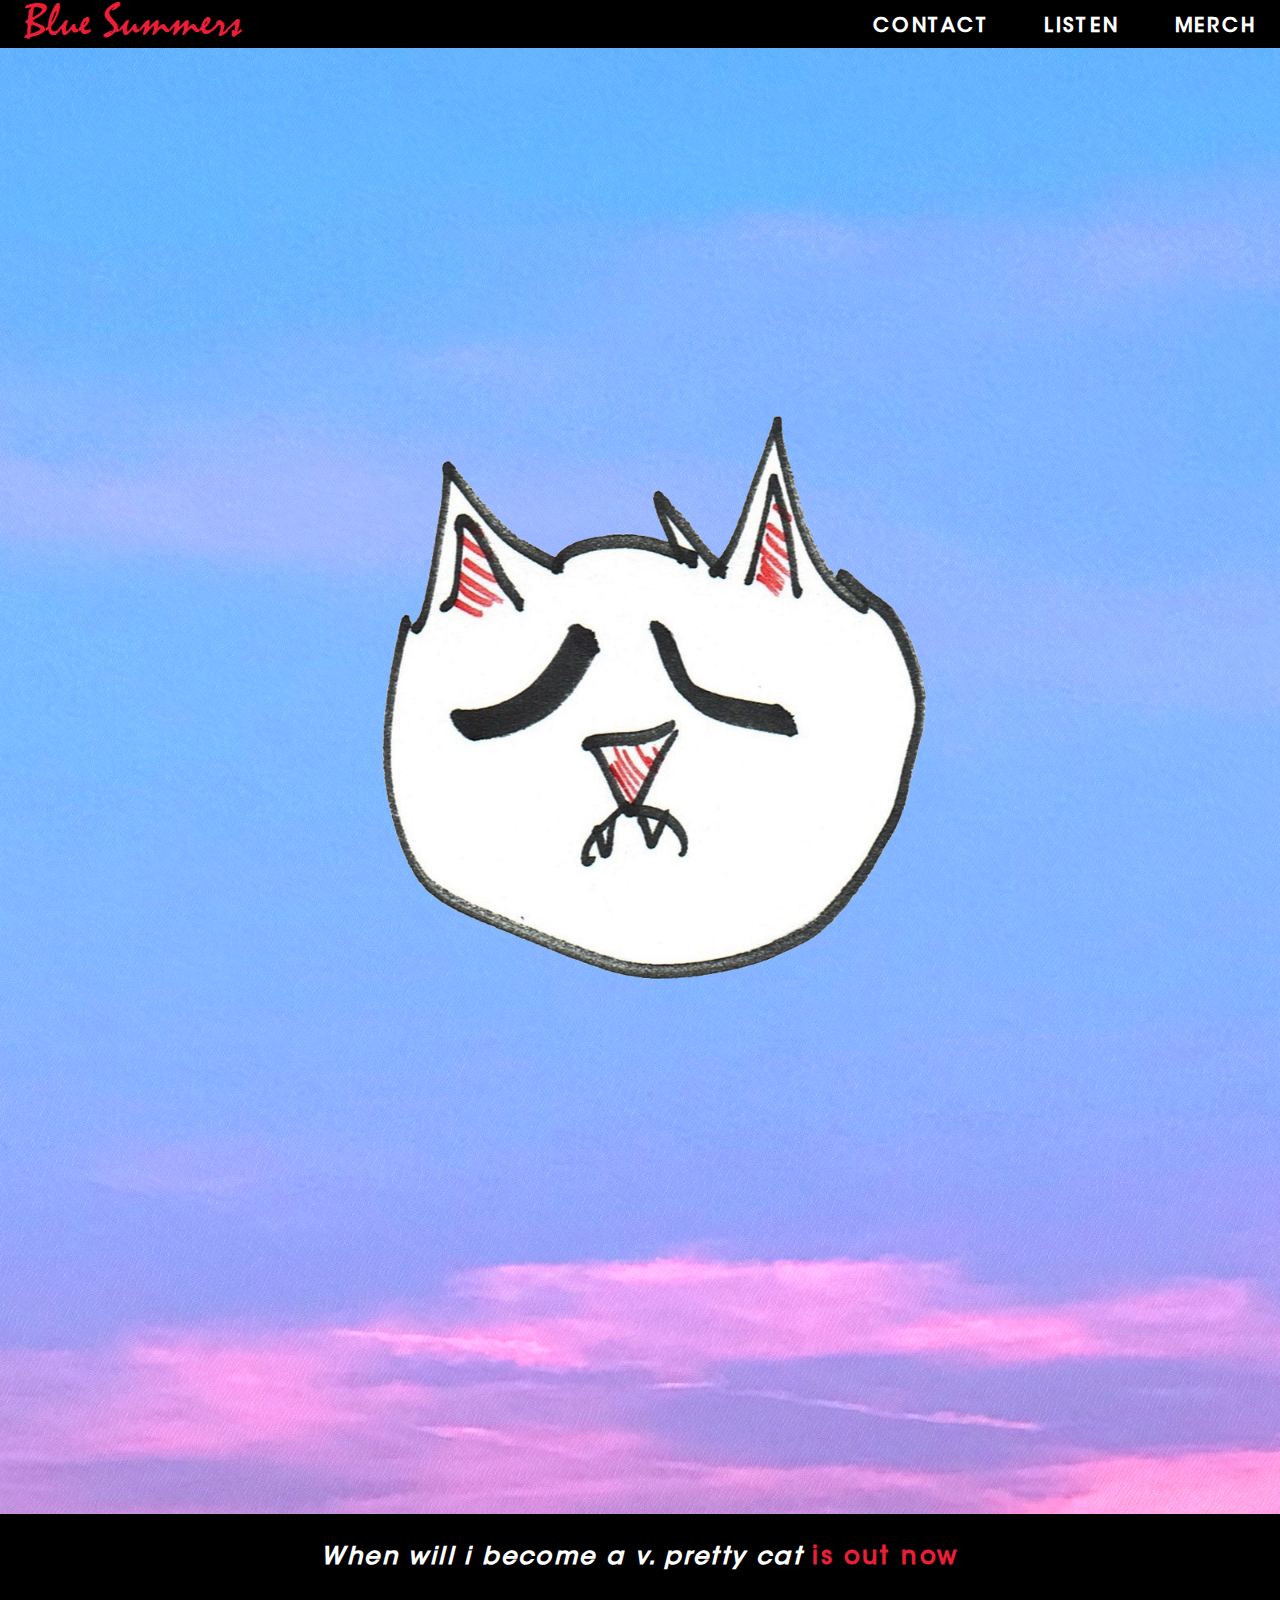
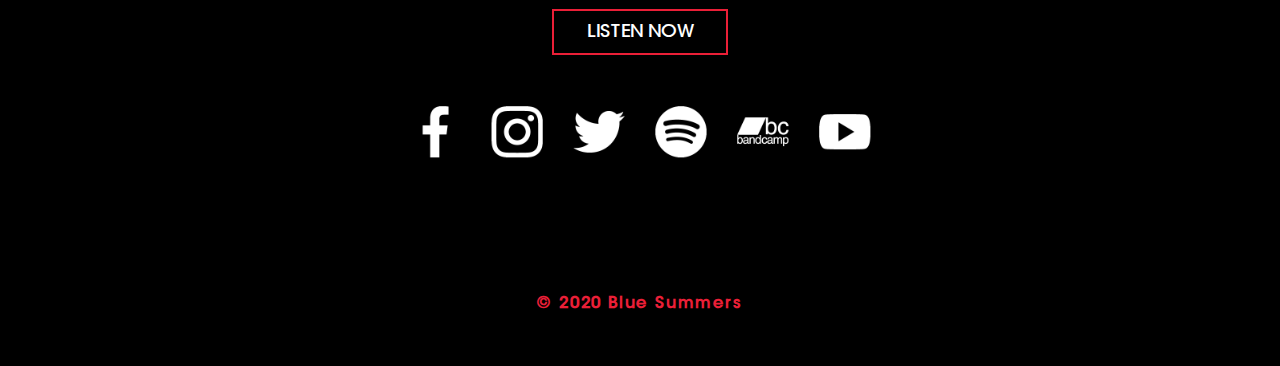
==== index.html @ 2379cdd9 "Performances fixes" ====
<!DOCTYPE html>
<html> 
<head>
    <meta charset="UTF-8">
    <meta name="viewport" content="width=device-width, initial-scale=1, shrink-to-fit=no">
        
    <title>Blue Summers</title>
    <link rel="preload stylesheet" href="../css/font-face.css" type="text/css">
    <link rel="stylesheet" href="css/main.css"  type="text/css">
    <link rel="icon" href="../img/icon/favicon.png" type="image/png" sizes="any">
</head>

<body>
    <a href="index.html" alt="Blue Summers Logo" class="logo">Blue Summers</a>
    
    <nav class="nav" id="nav">
        <ul>
            <li><a href="../pages/contact.html">CONTACT</a></li>
            <li><a href="../pages/listen.html">LISTEN</a></li>
            <li><a href="../pages/merch.html">MERCH</a></li>
        </ul>
    </nav>

    <picture class="bg">
        <source srcset="img/album-mob1.png" media="(max-width: 1500px)">
        <source srcset="img/album1.png">
        <img src="img/album.png" alt="bg">
    </picture>

    <footer class="footer">
        <p><span>When will i become a v. pretty cat</span> is out now</p>
        <div class="container">
            <a href="https://bluesummers.bandcamp.com/album/when-will-i-become-a-v-pretty-cat" class="button button-accent">LISTEN NOW</a>
        </div>
        <div class="container icon-container">
            <a href="https://twitter.com/Bluesummers9/"><img src="img/icon/t.png" class="icon t"></a>
            <a href="https://www.facebook.com/matthew.marquez.39794"><img src="img/icon/f.png" class="icon f"></a>
            <a href="https://www.instagram.com/blue_summers_/"><img src="img/icon/i.png" class="icon i"></a>
            <a href="index.html"><img src="img/icon/s.png" class="icon s"></a>
            <a href="https://bluesummers.bandcamp.com/"><img src="img/icon/b.png" class="icon b"></a>
            <a href="https://www.youtube.com/channel/UCZq-qj-y8a_OeUC-z4VdPvA"><img src="img/icon/y.png" class="icon y"></a>
        </div>
        <p class="empty"></p>
        <p class="copyright">© 2020 Blue Summers</p>
    </footer> 

    <input id="toggle" type="checkbox" onclick="burgerFunction()"/>
    <label for="toggle"></label>

    <script type="text/javascript" src="scripts/script.js"></script>
</body>
</html>
---- css/font-face.css ----
@font-face {
    font-family: 'Mistral';
    src: url('../fonts/Mistral.eot');
    src: url('../fonts/Mistral.eot?#iefix') format('embedded-opentype'),
        url('../fonts/Mistral.woff2') format('woff2'),
        url('../fonts/Mistral.woff') format('woff'),
        url('../fonts/Mistral.ttf') format('truetype'),
        url('../fonts/Mistral.svg#Mistral') format('svg');
    font-weight: normal;
    font-style: normal;
    font-display: swap;
}

@font-face {
    font-family: 'ITC Avant Garde Gothic Std';
    src: url('../fonts/ITCAvantGardeStd-Md.eot');
    src: url('../fonts/ITCAvantGardeStd-Md.eot?#iefix') format('embedded-opentype'),
        url('../fonts/ITCAvantGardeStd-Md.woff2') format('woff2'),
        url('../fonts/ITCAvantGardeStd-Md.woff') format('woff'),
        url('../fonts/ITCAvantGardeStd-Md.ttf') format('truetype'),
        url('../fonts/ITCAvantGardeStd-Md.svg#ITCAvantGardeStd-Md') format('svg');
    font-weight: 500;
    font-style: normal;
    font-display: swap;
}
---- css/main.css ----
body, html {
    position: relative;
    left: 0;
    right: 0;
    height: 4%;
    width: 100%;
    margin: 0;
    background-color: #000000;
}

img {
    max-width: 100%;
    height: auto;
}

/* Typography */

body {
    font-family: 'ITC Avant Garde Gothic Std';
}

.logo {
    font-family: 'Mistral';
    font-size: 3em;
    color: #FFFFFF;
    letter-spacing: -0.001em;
    text-align: center;
    padding-left: 0.5em;
    -webkit-touch-callout: none;
    -webkit-user-select: none;
    -khtml-user-select: none;
    -moz-user-select: none;
    -ms-user-select: none;
    user-select: none;
}

.logo:link, 
.logo:visited {
    text-decoration: none;
}

.logo:hover,
.logo:focus {
    text-decoration: none;
    color: #EA1F37;
}

nav a:hover,
nav a:focus {
    color: #EA1F37;
    text-decoration: none;
}

nav {
    font-family: 'ITC Avant Garde Gothic Std';
    letter-spacing: 0.17em;
    -webkit-touch-callout: none;
    -webkit-user-select: none;
    -khtml-user-select: none;
    -moz-user-select: none;
    -ms-user-select: none;
    user-select: none;
}


/* Navbar */

nav ul {
	margin: 0;
    padding: 0;
    top: 0;
    right: 0;
    position: absolute; 
    padding-left: 0.5em;
}

nav li {
    display: inline-block;
	margin: 1em;
}

nav a {
	font-weight: 900;
	text-decoration: none;
	padding: .4em;
	color: #FFFFFF;
	font-size: 1.2rem;
}

/* Burger Menu */

#toggle {
    visibility: hidden;
}

label,
label::before,
label::after {
    position: absolute;
    width: 30px;
    height: 3px;
    border-radius: 5px;
    background: #FFFFFF;
    transition: 0.5s;
    -webkit-transition: 0.5s;
}

label {
    cursor: pointer;
    top: 1.35em;
    left: 87%;;
    transition: 0s;
    -webkit-transition: 0s;
}

label::before {
    content: "";
    transform: translateY(-10px);
    -webkit-transform: translateY(-10px);
}

label::after {
    content: "";
    transform: translateY(10px);
    -webkit-transform: translateY(10px);
}

/* Burger Menu Clicked*/

#toggle:checked + label {
    height: 0px;
    transition: 0s;
}

#toggle:checked + label::before {
    transform: rotate(45deg) translate(0px);
    -webkit-transform: rotate(45deg) translate(0px);
    background: #EA1F37;
}

#toggle:checked + label::after {
    transform: rotate(-45deg) translate(0px);
    -webkit-transform: rotate(-45deg) translate(0px);
    background: #EA1F37;
}

/* Media Queries */ 

/* Mobile */

@media only screen and (max-width: 750px) {
    .logo {
        font-size: 2.5em;
    }

    nav {
        display: none;
    }

    nav ul {
        z-index: 6;
        background-color: #000000;
        transform: translate(0, 20%);
    }
    
    nav li {
        text-align: center;
        display: block;
    }
    
    nav li a {
        display: block;
        margin: 0;
    }

    .footer {
        max-width: 100%;
        margin: 0 0 0 0;
        background-color: #000000;
        height: 300px;
    }

    .f {
        transform: translate(-90%, -30%) scale(0.1);
    }
    
    .i {
        transform: translate(-74%, -30%) scale(0.1);
    }
    
    .t {
        transform: translate(-58%, -30%) scale(0.1);
    }
    
    .s {
        transform: translate(-42%, -30%) scale(0.1);
    }
    
    .b {
        transform: translate(-26%, -30%) scale(0.1);
    }
    
    .y {
        transform: translate(-10%, -30%) scale(0.1);
    }
    
    .empty {
        height: 35%;
    }
}

/* Wide */

@media only screen and (min-width: 751px) {
    label, 
    label::before,
    label::after {
        visibility: hidden;
    }

    .footer {
        max-width: 100%;
        margin: 0 0 0 0;
        background-color: #000000;
        height: 400px;
    }

    .f {
        transform: translate(-90%, -35%) scale(0.1);
    }
    
    .i {
        transform: translate(-74%, -35%) scale(0.1);
    }
    
    .t {
        transform: translate(-58%, -35%) scale(0.1);
    }
    
    .s {
        transform: translate(-42%, -35%) scale(0.1);
    }
    
    .b {
        transform: translate(-26%, -35%) scale(0.1);
    }
    
    .y {
        transform: translate(-10%, -35%) scale(0.1);
    }

    .empty {
        height: 45%;
    }
}

/* Body */

.bg {
    z-index: 1;
    top: 0;
    left: 0;
}

.cat {
    position: absolute;
    z-index: 3;
    top: 50%;
    left: 50%;
    visibility: hidden;
}

/* Footer */ 

p {
    color: #EA1F37;
    font-size: 1.5rem;
    margin-bottom: 1.5em;
    font-weight: 900;
    margin-top: 1em;
    text-align: center;
    letter-spacing: 0.1em;
}

p span {
    color: #FFFFFF;
    font-style: italic;
}

.container {
    text-align: center;
}

.button {
    text-align: center;
    display: inline-block;
    font-size: 1.15rem;
    text-decoration: none;
    text-transform: uppercase;
    border-width: 2px;
    border-style: solid;
    padding: .5em 1.75em;
    cursor: pointer;
    -webkit-touch-callout: none;
    -webkit-user-select: none;
    -khtml-user-select: none;
    -moz-user-select: none;
    -ms-user-select: none;
    user-select: none;
}

.button-accent {
    color: #FFFFFF;
    border-color: #EA1F37;
}

.button:hover, 
.button:focus {
    border-color: #EA1F37;
}

.button:active {
    border-color: #EA1F37;
    background-color: #EA1F37;
    color: #FFFFFF;
}

.icon {
    position: absolute;
    cursor: pointer;
}

.icon:hover,
.icon:focus {
    filter: opacity(0.6);
}

.copyright {
    font-size: 1em;
    width: 100%;
    text-align: center;
}
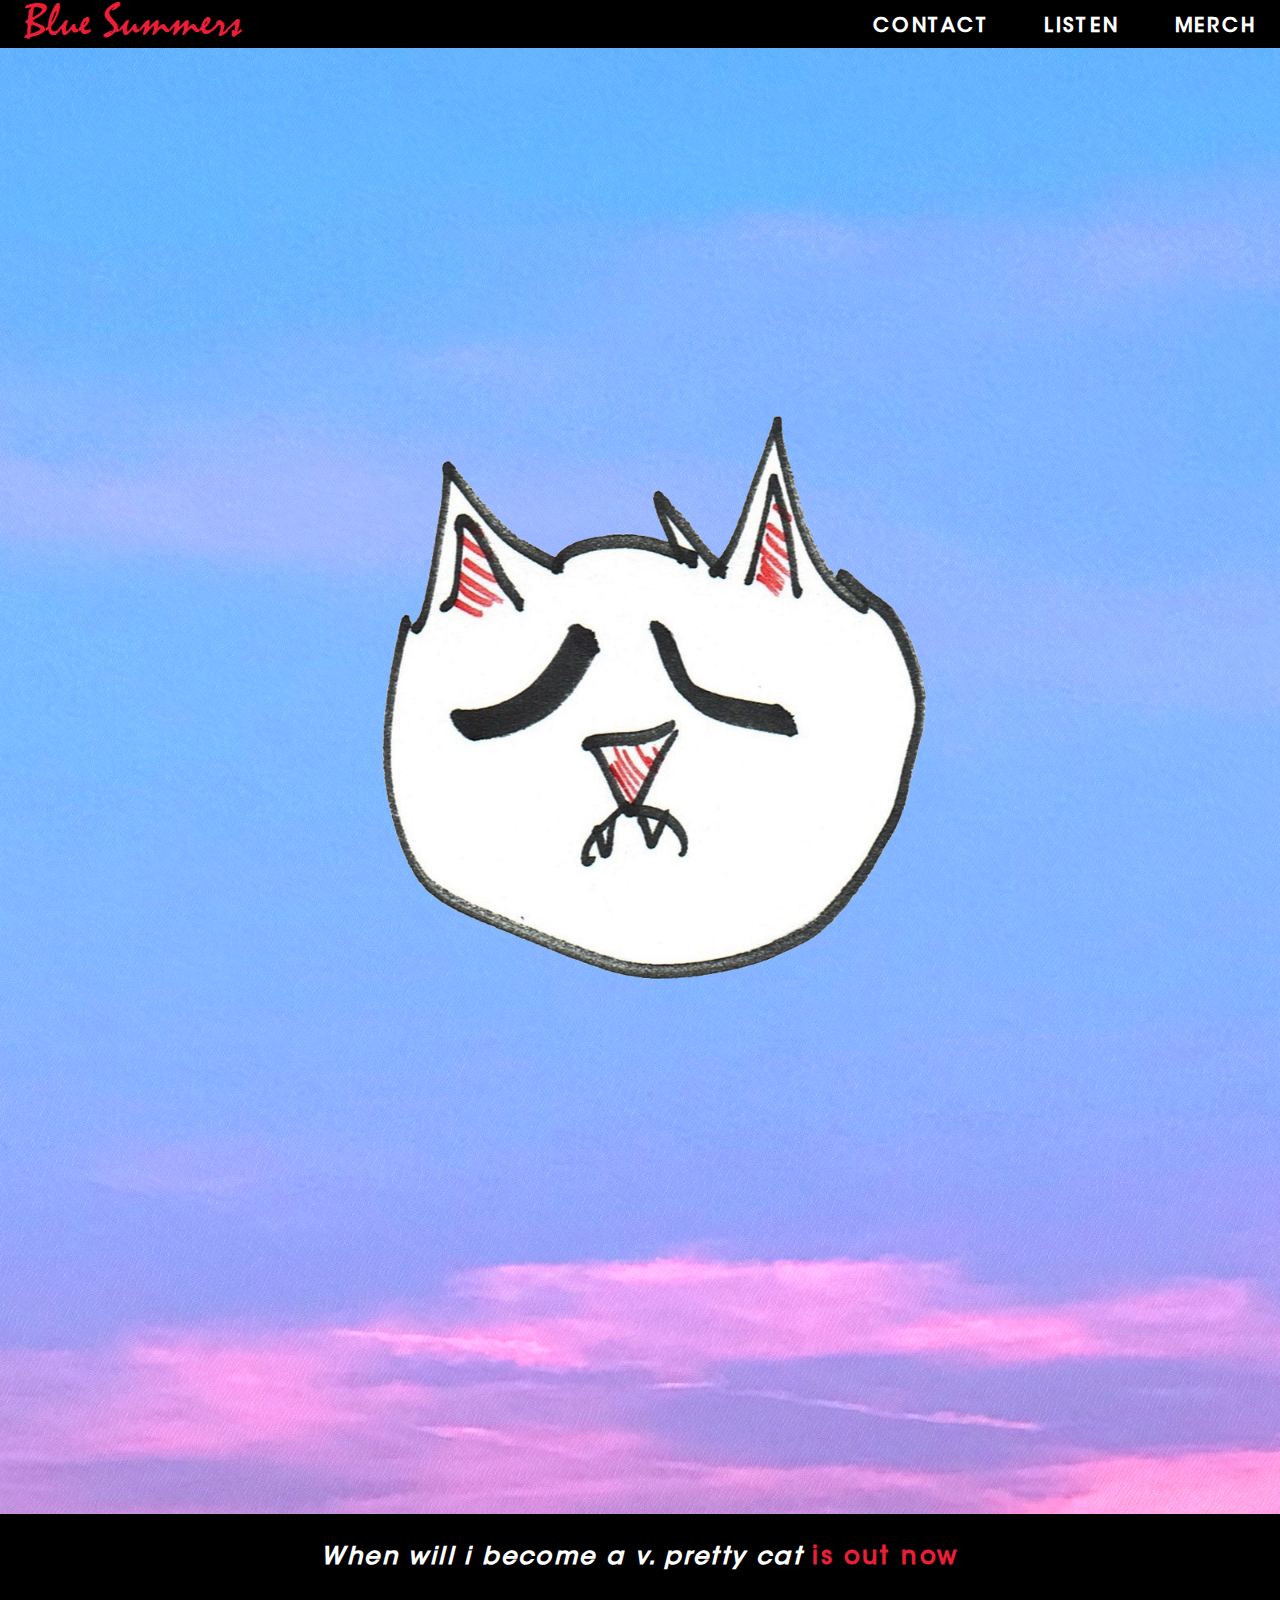
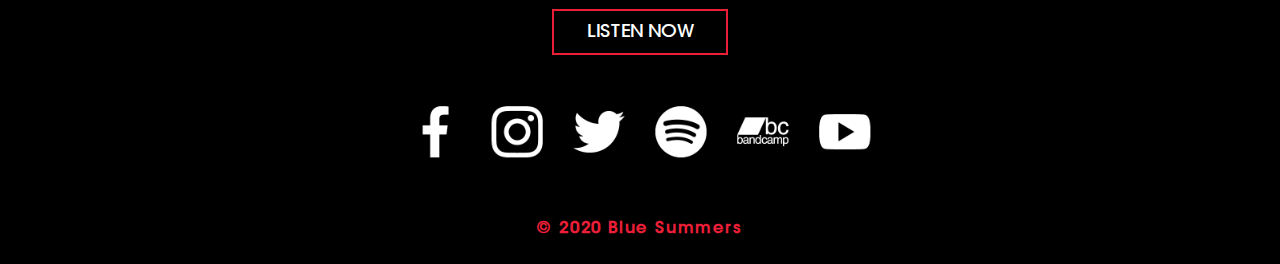
==== commit 4f3d3b71: "Fixed some issues" ====
--- a/index.html
+++ b/index.html
@@ -1,18 +1,20 @@
 <!DOCTYPE html>
-<html> 
+<html>
+
 <head>
     <meta charset="UTF-8">
     <meta name="viewport" content="width=device-width, initial-scale=1, shrink-to-fit=no">
-        
+
     <title>Blue Summers</title>
-    <link rel="preload stylesheet" href="../css/font-face.css" type="text/css">
-    <link rel="stylesheet" href="css/main.css"  type="text/css">
+    <link rel="preload stylesheet" href="../css/font-face.css" type="text/css" as="style">
+    <link rel="stylesheet" href="css/main.css" type="text/css">
     <link rel="icon" href="../img/icon/favicon.png" type="image/png" sizes="any">
+    <script src="https://ajax.googleapis.com/ajax/libs/jquery/3.5.1/jquery.min.js"></script>
 </head>
 
 <body>
     <a href="index.html" alt="Blue Summers Logo" class="logo">Blue Summers</a>
-    
+
     <nav class="nav" id="nav">
         <ul>
             <li><a href="../pages/contact.html">CONTACT</a></li>
@@ -24,13 +26,14 @@
     <picture class="bg">
         <source srcset="img/album-mob1.png" media="(max-width: 1500px)">
         <source srcset="img/album1.png">
-        <img src="img/album.png" alt="bg">
+        <img src="img/album1.png" alt="bg">
     </picture>
 
     <footer class="footer">
         <p><span>When will i become a v. pretty cat</span> is out now</p>
         <div class="container">
-            <a href="https://bluesummers.bandcamp.com/album/when-will-i-become-a-v-pretty-cat" class="button button-accent">LISTEN NOW</a>
+            <a href="https://bluesummers.bandcamp.com/album/when-will-i-become-a-v-pretty-cat"
+                class="button button-accent">LISTEN NOW</a>
         </div>
         <div class="container icon-container">
             <a href="https://twitter.com/Bluesummers9/"><img src="img/icon/t.png" class="icon t"></a>
@@ -38,15 +41,16 @@
             <a href="https://www.instagram.com/blue_summers_/"><img src="img/icon/i.png" class="icon i"></a>
             <a href="index.html"><img src="img/icon/s.png" class="icon s"></a>
             <a href="https://bluesummers.bandcamp.com/"><img src="img/icon/b.png" class="icon b"></a>
-            <a href="https://www.youtube.com/channel/UCZq-qj-y8a_OeUC-z4VdPvA"><img src="img/icon/y.png" class="icon y"></a>
+            <a href="https://www.youtube.com/channel/UCZq-qj-y8a_OeUC-z4VdPvA"><img src="img/icon/y.png"
+                    class="icon y"></a>
         </div>
-        <p class="empty"></p>
         <p class="copyright">© 2020 Blue Summers</p>
-    </footer> 
+    </footer>
 
-    <input id="toggle" type="checkbox" onclick="burgerFunction()"/>
+    <input id="toggle" type="checkbox" onclick="burgerFunction()" style="display: none;" />
     <label for="toggle"></label>
 
     <script type="text/javascript" src="scripts/script.js"></script>
 </body>
-</html>
+
+</html>--- a/css/main.css
+++ b/css/main.css
@@ -1,8 +1,8 @@
-body, html {
+body,
+html {
     position: relative;
     left: 0;
     right: 0;
-    height: 4%;
     width: 100%;
     margin: 0;
     background-color: #000000;
@@ -34,7 +34,7 @@
     user-select: none;
 }
 
-.logo:link, 
+.logo:link,
 .logo:visited {
     text-decoration: none;
 }
@@ -62,29 +62,28 @@
     user-select: none;
 }
 
-
 /* Navbar */
 
 nav ul {
-	margin: 0;
+    margin: 0;
     padding: 0;
     top: 0;
     right: 0;
-    position: absolute; 
+    position: absolute;
     padding-left: 0.5em;
 }
 
 nav li {
     display: inline-block;
-	margin: 1em;
+    margin: 1em;
 }
 
 nav a {
-	font-weight: 900;
-	text-decoration: none;
-	padding: .4em;
-	color: #FFFFFF;
-	font-size: 1.2rem;
+    font-weight: 900;
+    text-decoration: none;
+    padding: .4em;
+    color: #FFFFFF;
+    font-size: 1.2rem;
 }
 
 /* Burger Menu */
@@ -108,7 +107,8 @@
 label {
     cursor: pointer;
     top: 1.35em;
-    left: 87%;;
+    left: 87%;
+    ;
     transition: 0s;
     -webkit-transition: 0s;
 }
@@ -127,24 +127,24 @@
 
 /* Burger Menu Clicked*/
 
-#toggle:checked + label {
+#toggle:checked+label {
     height: 0px;
     transition: 0s;
 }
 
-#toggle:checked + label::before {
+#toggle:checked+label::before {
     transform: rotate(45deg) translate(0px);
     -webkit-transform: rotate(45deg) translate(0px);
     background: #EA1F37;
 }
 
-#toggle:checked + label::after {
+#toggle:checked+label::after {
     transform: rotate(-45deg) translate(0px);
     -webkit-transform: rotate(-45deg) translate(0px);
     background: #EA1F37;
 }
 
-/* Media Queries */ 
+/* Media Queries */
 
 /* Mobile */
 
@@ -162,12 +162,12 @@
         background-color: #000000;
         transform: translate(0, 20%);
     }
-    
+
     nav li {
         text-align: center;
         display: block;
     }
-    
+
     nav li a {
         display: block;
         margin: 0;
@@ -175,44 +175,49 @@
 
     .footer {
         max-width: 100%;
-        margin: 0 0 0 0;
+        margin: 0;
         background-color: #000000;
-        height: 300px;
     }
 
     .f {
-        transform: translate(-90%, -30%) scale(0.1);
-    }
-    
+        transform: translate(-90%, -34%) scale(0.1);
+    }
+
     .i {
-        transform: translate(-74%, -30%) scale(0.1);
-    }
-    
+        transform: translate(-74%, -34%) scale(0.1);
+    }
+
     .t {
-        transform: translate(-58%, -30%) scale(0.1);
-    }
-    
+        transform: translate(-58%, -34%) scale(0.1);
+    }
+
     .s {
-        transform: translate(-42%, -30%) scale(0.1);
-    }
-    
+        transform: translate(-42%, -34%) scale(0.1);
+    }
+
     .b {
-        transform: translate(-26%, -30%) scale(0.1);
-    }
-    
+        transform: translate(-26%, -34%) scale(0.1);
+    }
+
     .y {
-        transform: translate(-10%, -30%) scale(0.1);
-    }
-    
-    .empty {
-        height: 35%;
+        transform: translate(-10%, -34%) scale(0.1);
+    }
+
+    .copyright {
+        font-size: 1em;
+        width: 100%;
+        text-align: center;
+        margin: 0;
+        padding-top: 120px;
+        padding-bottom: 20px;
     }
 }
 
 /* Wide */
 
 @media only screen and (min-width: 751px) {
-    label, 
+
+    label,
     label::before,
     label::after {
         visibility: hidden;
@@ -220,37 +225,41 @@
 
     .footer {
         max-width: 100%;
-        margin: 0 0 0 0;
+        margin: 0;
         background-color: #000000;
-        height: 400px;
     }
 
     .f {
         transform: translate(-90%, -35%) scale(0.1);
     }
-    
+
     .i {
         transform: translate(-74%, -35%) scale(0.1);
     }
-    
+
     .t {
         transform: translate(-58%, -35%) scale(0.1);
     }
-    
+
     .s {
         transform: translate(-42%, -35%) scale(0.1);
     }
-    
+
     .b {
         transform: translate(-26%, -35%) scale(0.1);
     }
-    
+
     .y {
         transform: translate(-10%, -35%) scale(0.1);
     }
 
-    .empty {
-        height: 45%;
+    .copyright {
+        font-size: 1em;
+        width: 100%;
+        text-align: center;
+        margin: 0;
+        padding-top: 165px;
+        padding-bottom: 25px;
     }
 }
 
@@ -270,7 +279,7 @@
     visibility: hidden;
 }
 
-/* Footer */ 
+/* Footer */
 
 p {
     color: #EA1F37;
@@ -314,7 +323,7 @@
     border-color: #EA1F37;
 }
 
-.button:hover, 
+.button:hover,
 .button:focus {
     border-color: #EA1F37;
 }
@@ -333,10 +342,4 @@
 .icon:hover,
 .icon:focus {
     filter: opacity(0.6);
-}
-
-.copyright {
-    font-size: 1em;
-    width: 100%;
-    text-align: center;
 }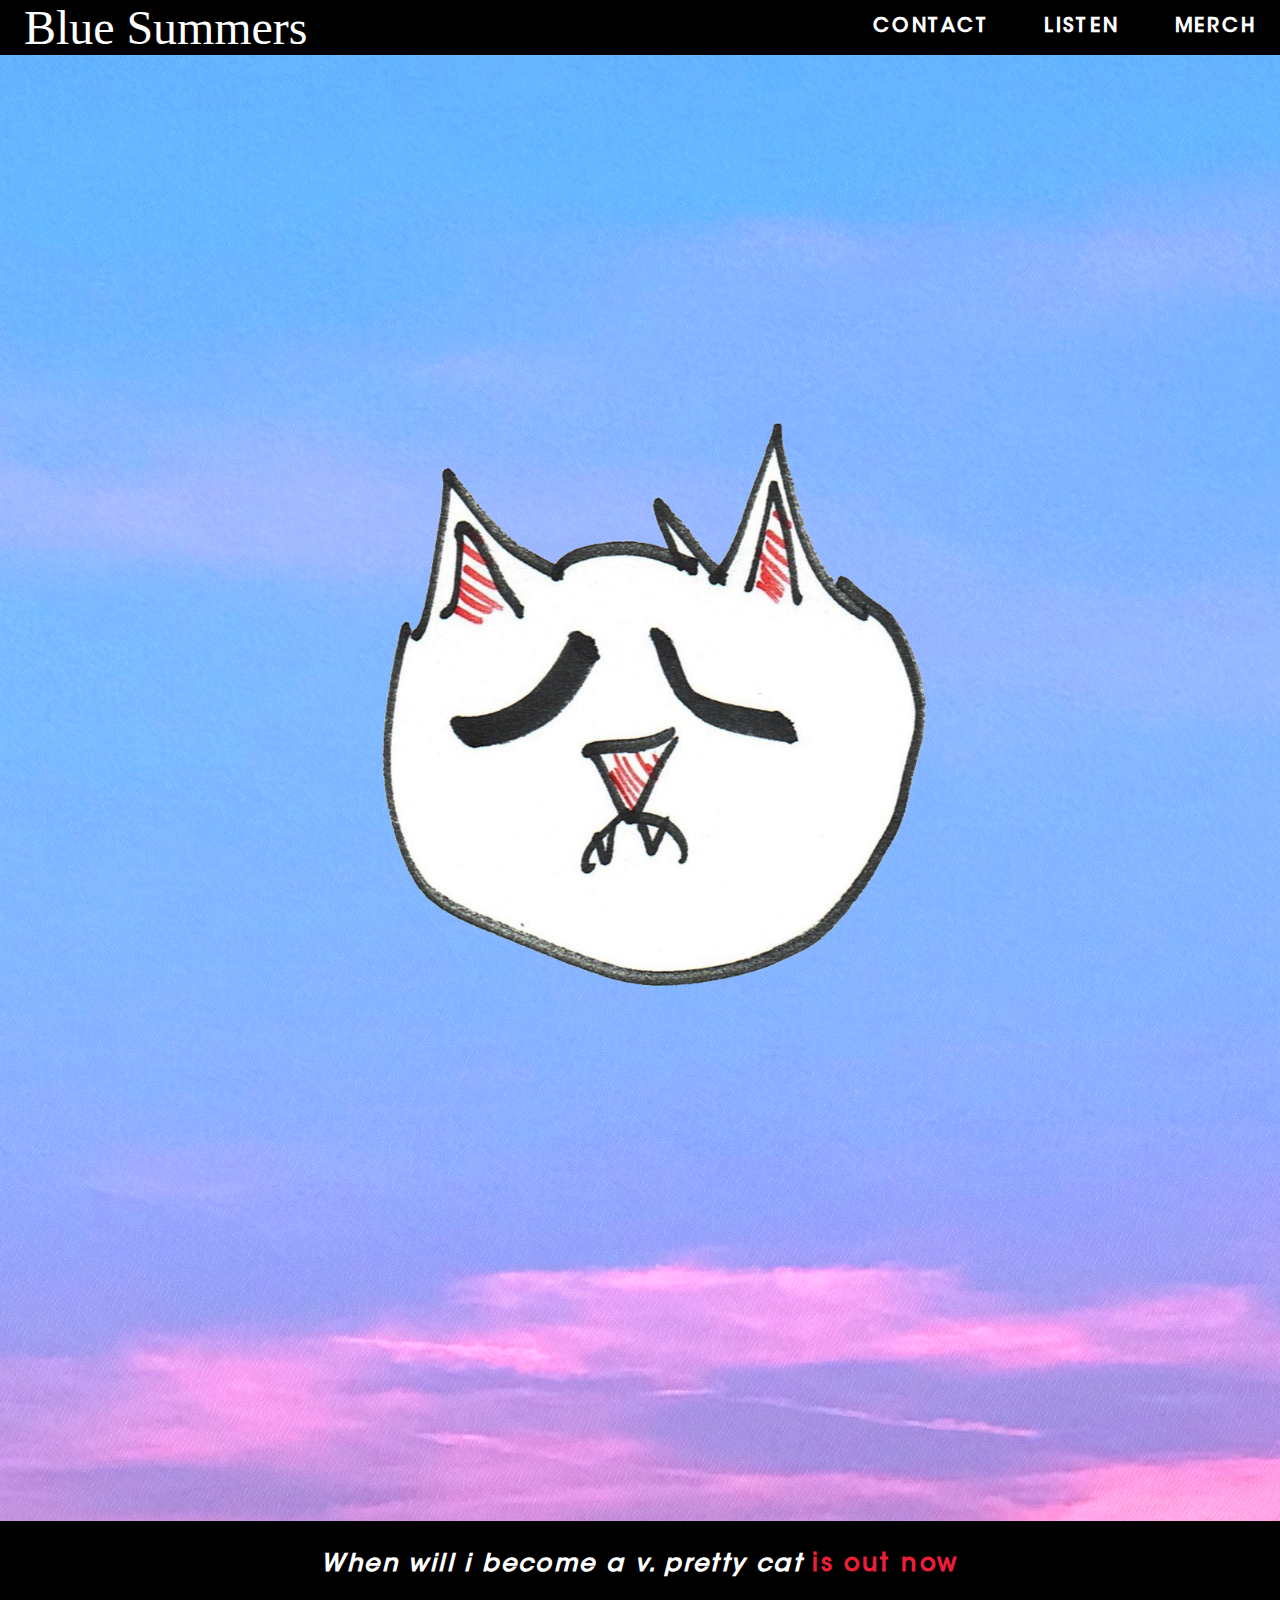
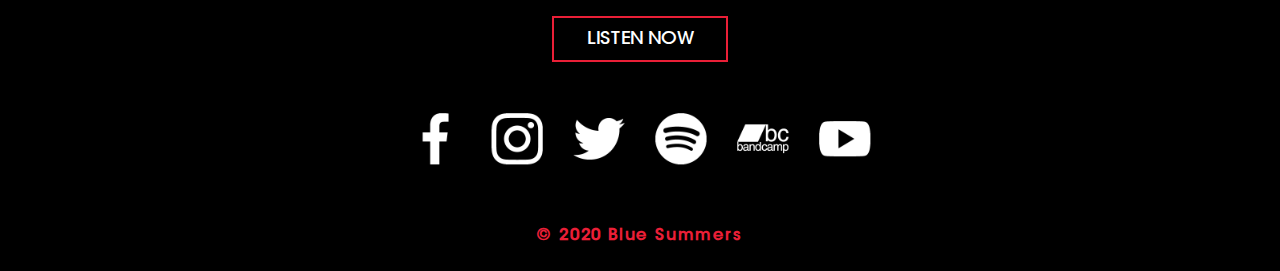
==== commit 1ac45d55: "Font fix" ====
--- a/index.html
+++ b/index.html
@@ -6,13 +6,12 @@
     <meta name="viewport" content="width=device-width, initial-scale=1, shrink-to-fit=no">
 
     <title>Blue Summers</title>
-    <link rel="preload stylesheet" href="../css/font-face.css" type="text/css" as="style">
+    <link rel="stylesheet" href="../css/font-face.css" type="text/css" as="style">
     <link rel="stylesheet" href="css/main.css" type="text/css">
     <link rel="icon" href="../img/icon/favicon.png" type="image/png" sizes="any">
-    <script src="https://ajax.googleapis.com/ajax/libs/jquery/3.5.1/jquery.min.js"></script>
 </head>
 
-<body>
+<body style="display: none;">
     <a href="index.html" alt="Blue Summers Logo" class="logo">Blue Summers</a>
 
     <nav class="nav" id="nav">
@@ -23,11 +22,14 @@
         </ul>
     </nav>
 
-    <picture class="bg">
-        <source srcset="img/album-mob1.png" media="(max-width: 1500px)">
-        <source srcset="img/album1.png">
-        <img src="img/album1.png" alt="bg">
-    </picture>
+    <div class="l">
+        <picture>
+            <source srcset="img/album-mob1.png" media="(max-width: 1500px)">
+            <source srcset="img/album1.png">
+            <img src="img/album1.png" class="bg">
+        </picture>
+    </div>
+
 
     <footer class="footer">
         <p><span>When will i become a v. pretty cat</span> is out now</p>
--- a/css/font-face.css
+++ b/css/font-face.css
@@ -1,16 +1,3 @@
-@font-face {
-    font-family: 'Mistral';
-    src: url('../fonts/Mistral.eot');
-    src: url('../fonts/Mistral.eot?#iefix') format('embedded-opentype'),
-        url('../fonts/Mistral.woff2') format('woff2'),
-        url('../fonts/Mistral.woff') format('woff'),
-        url('../fonts/Mistral.ttf') format('truetype'),
-        url('../fonts/Mistral.svg#Mistral') format('svg');
-    font-weight: normal;
-    font-style: normal;
-    font-display: swap;
-}
-
 @font-face {
     font-family: 'ITC Avant Garde Gothic Std';
     src: url('../fonts/ITCAvantGardeStd-Md.eot');
--- a/css/main.css
+++ b/css/main.css
@@ -10,7 +10,7 @@
 
 img {
     max-width: 100%;
-    height: auto;
+    max-height: 100%;
 }
 
 /* Typography */
@@ -266,9 +266,8 @@
 /* Body */
 
 .bg {
-    z-index: 1;
-    top: 0;
-    left: 0;
+    width: 100%;
+
 }
 
 .cat {
